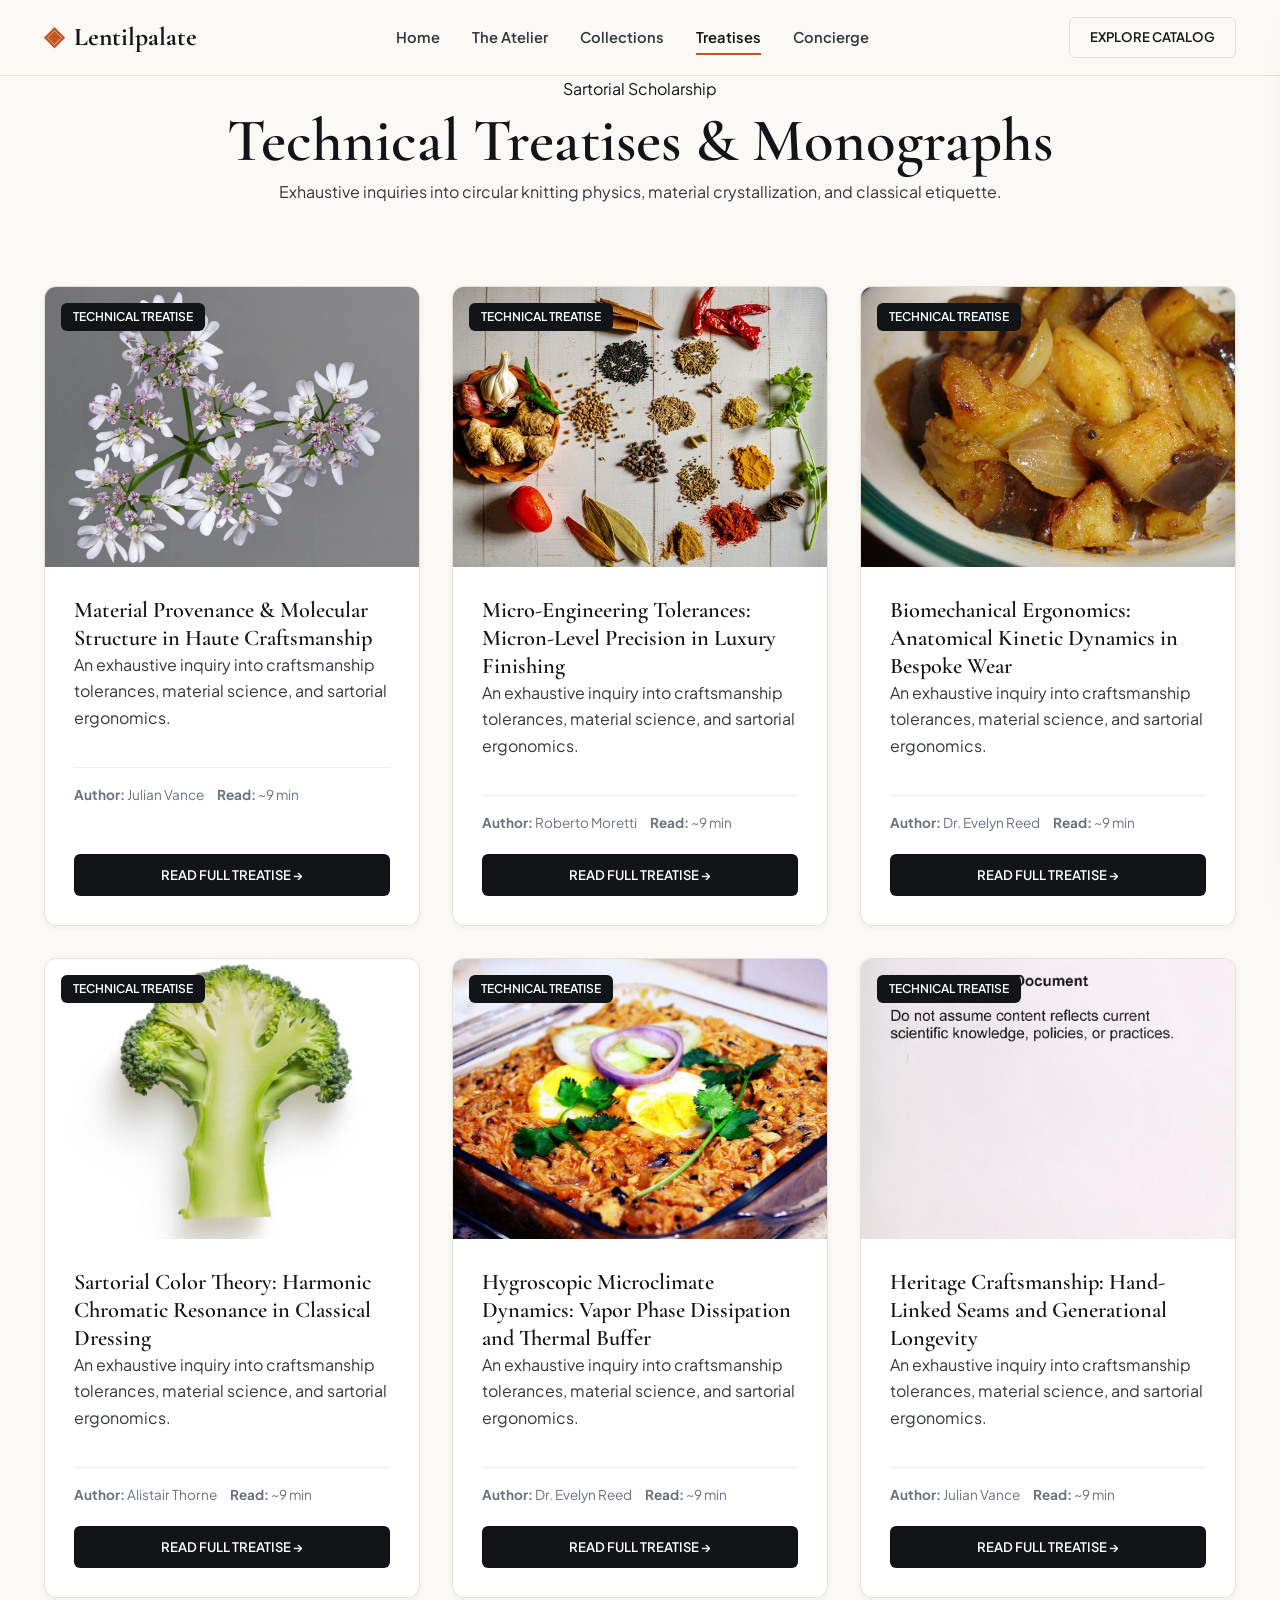
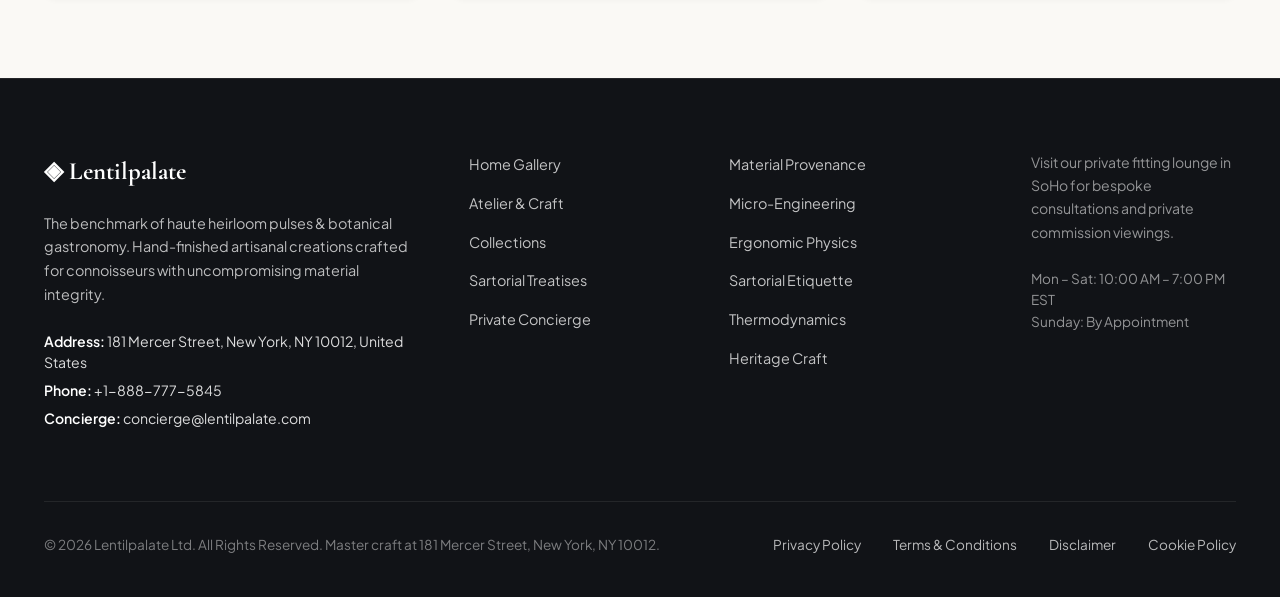
==== blog/index.html @ ac814c1f "Add files via upload" ====
<!DOCTYPE html>
<html lang="en">
<head>
  <meta charset="UTF-8">
  <meta name="viewport" content="width=device-width, initial-scale=1.0">
  <title>Sartorial Treatises & Technical Monographs — Lentilpalate</title>
  <meta name="description" content="Explore the authoritative research monographs published by Lentilpalate.">
  <link rel="canonical" href="https://lentilpalate.com/blog.html">
  <link rel="preconnect" href="https://fonts.googleapis.com">
  <link rel="preconnect" href="https://fonts.gstatic.com" crossorigin>
  <link href="https://fonts.googleapis.com/css2?family=Cormorant+Garamond:ital,wght@0,400;0,600;0,700;1,400&family=Plus+Jakarta+Sans:wght@300;400;500;600;700&display=swap" rel="stylesheet">
  <link rel="stylesheet" href="/assets/css/style.css">
  <!-- Google tag (gtag.js) -->
  <script async src="https://www.googletagmanager.com/gtag/js?id=G-0LY0HY7L01"></script>
  <script>
    window.dataLayer = window.dataLayer || [];
    function gtag(){dataLayer.push(arguments);}
    gtag('js', new Date());
    gtag('config', 'G-0LY0HY7L01');
  </script>

</head>
<body>
  <!-- Mandatory Global Site Header (Exactly 1 per page) -->
  <header class="site-header">
    <div class="header-container">
      <a href="/" class="brand-logo" aria-label="Lentilpalate Home">
        <span class="logo-mark">◈</span>
        <span class="logo-text">Lentilpalate</span>
      </a>
      <nav class="desktop-nav" aria-label="Primary Navigation">
        <a href="/" class="nav-link">Home</a>
        <a href="/about.html" class="nav-link">The Atelier</a>
        <a href="/collection.html" class="nav-link">Collections</a>
        <a href="/blog.html" class="nav-link active">Treatises</a>
        <a href="/contact.html" class="nav-link">Concierge</a>
      </nav>
      <div class="header-actions">
        <a href="/collection.html" class="btn btn-sm btn-outline">Explore Catalog</a>
        <button id="drawer-toggle" class="mobile-toggle" aria-label="Open Navigation Menu">
          <span class="hamburger-bar"></span>
          <span class="hamburger-bar"></span>
          <span class="hamburger-bar"></span>
        </button>
      </div>
    </div>
  </header>

  <!-- Mandatory Mobile Navigation Drawer (Exactly 1 per page) -->
  <div class="mobile-drawer" id="mobile-drawer" aria-hidden="true">
    <div class="drawer-header">
      <div class="drawer-brand">Lentilpalate</div>
      <button id="drawer-close" class="drawer-close-btn" aria-label="Close Navigation Menu">&times;</button>
    </div>
    <nav class="drawer-nav" aria-label="Mobile Navigation">
      <a href="/" class="drawer-link">Home</a>
      <a href="/about.html" class="drawer-link">The Atelier &amp; Craft</a>
      <a href="/collection.html" class="drawer-link">Curated Heirloom Pulse Vitrine</a>
      <a href="/blog.html" class="drawer-link active">Sartorial Treatises</a>
      <a href="/contact.html" class="drawer-link">Private Concierge</a>
    </nav>
    <div class="drawer-footer">
      <p class="drawer-contact-title">Manhattan Atelier &amp; Suite</p>
      <p class="drawer-contact-info">181 Mercer Street, New York, NY 10012, United States</p>
      <p class="drawer-contact-info">Tel: +1-888-777-5845</p>
      <p class="drawer-contact-info">Email: concierge@lentilpalate.com</p>
    </div>
  </div>
  <div id="drawer-overlay" class="drawer-overlay"></div>
  <section class="page-hero">
    <div class="container text-center">
      <span class="hero-badge">Sartorial Scholarship</span>
      <h1>Technical Treatises &amp; Monographs</h1>
      <p class="lead" style="margin: 0 auto;">Exhaustive inquiries into circular knitting physics, material crystallization, and classical etiquette.</p>
    </div>
  </section>
  <main class="section">
    <div class="container">
      <div class="grid-3">
        <div class="card">
          <div class="card-image-wrap"><img src="/assets/images/coriander_seeds_rustic.jpg" alt="Material Provenance & Molecular Structure in Haute Craftsmanship"><span class="card-tag">Technical Treatise</span></div>
          <div class="card-body">
            <h3>Material Provenance & Molecular Structure in Haute Craftsmanship</h3>
            <p>An exhaustive inquiry into craftsmanship tolerances, material science, and sartorial ergonomics.</p>
            <div class="card-specs"><span><strong>Author:</strong> Julian Vance</span><span><strong>Read:</strong> ~9 min</span></div>
            <a href="/blog/material-provenance-and-fiber-crystallography.html" class="btn btn-primary btn-sm" style="margin-top: auto;">Read Full Treatise &rarr;</a>
          </div>
        </div>
        <div class="card">
          <div class="card-image-wrap"><img src="/assets/images/botanical_seeds.jpg" alt="Micro-Engineering Tolerances: Micron-Level Precision in Luxury Finishing"><span class="card-tag">Technical Treatise</span></div>
          <div class="card-body">
            <h3>Micro-Engineering Tolerances: Micron-Level Precision in Luxury Finishing</h3>
            <p>An exhaustive inquiry into craftsmanship tolerances, material science, and sartorial ergonomics.</p>
            <div class="card-specs"><span><strong>Author:</strong> Roberto Moretti</span><span><strong>Read:</strong> ~9 min</span></div>
            <a href="/blog/micro-engineering-tolerances-and-finishing.html" class="btn btn-primary btn-sm" style="margin-top: auto;">Read Full Treatise &rarr;</a>
          </div>
        </div>
        <div class="card">
          <div class="card-image-wrap"><img src="/assets/images/blog_temper_technique.jpg" alt="Biomechanical Ergonomics: Anatomical Kinetic Dynamics in Bespoke Wear"><span class="card-tag">Technical Treatise</span></div>
          <div class="card-body">
            <h3>Biomechanical Ergonomics: Anatomical Kinetic Dynamics in Bespoke Wear</h3>
            <p>An exhaustive inquiry into craftsmanship tolerances, material science, and sartorial ergonomics.</p>
            <div class="card-specs"><span><strong>Author:</strong> Dr. Evelyn Reed</span><span><strong>Read:</strong> ~9 min</span></div>
            <a href="/blog/biomechanical-ergonomics-and-wearer-physics.html" class="btn btn-primary btn-sm" style="margin-top: auto;">Read Full Treatise &rarr;</a>
          </div>
        </div>
        <div class="card">
          <div class="card-image-wrap"><img src="/assets/images/blog_inline_cast_iron_spices.jpg" alt="Sartorial Color Theory: Harmonic Chromatic Resonance in Classical Dressing"><span class="card-tag">Technical Treatise</span></div>
          <div class="card-body">
            <h3>Sartorial Color Theory: Harmonic Chromatic Resonance in Classical Dressing</h3>
            <p>An exhaustive inquiry into craftsmanship tolerances, material science, and sartorial ergonomics.</p>
            <div class="card-specs"><span><strong>Author:</strong> Alistair Thorne</span><span><strong>Read:</strong> ~9 min</span></div>
            <a href="/blog/sartorial-color-theory-and-formal-etiquette.html" class="btn btn-primary btn-sm" style="margin-top: auto;">Read Full Treatise &rarr;</a>
          </div>
        </div>
        <div class="card">
          <div class="card-image-wrap"><img src="/assets/images/blog_botanical_gastronomy.jpg" alt="Hygroscopic Microclimate Dynamics: Vapor Phase Dissipation and Thermal Buffer"><span class="card-tag">Technical Treatise</span></div>
          <div class="card-body">
            <h3>Hygroscopic Microclimate Dynamics: Vapor Phase Dissipation and Thermal Buffer</h3>
            <p>An exhaustive inquiry into craftsmanship tolerances, material science, and sartorial ergonomics.</p>
            <div class="card-specs"><span><strong>Author:</strong> Dr. Evelyn Reed</span><span><strong>Read:</strong> ~9 min</span></div>
            <a href="/blog/hygroscopic-microclimate-thermodynamics.html" class="btn btn-primary btn-sm" style="margin-top: auto;">Read Full Treatise &rarr;</a>
          </div>
        </div>
        <div class="card">
          <div class="card-image-wrap"><img src="/assets/images/botanical_dinner_entree.jpg" alt="Heritage Craftsmanship: Hand-Linked Seams and Generational Longevity"><span class="card-tag">Technical Treatise</span></div>
          <div class="card-body">
            <h3>Heritage Craftsmanship: Hand-Linked Seams and Generational Longevity</h3>
            <p>An exhaustive inquiry into craftsmanship tolerances, material science, and sartorial ergonomics.</p>
            <div class="card-specs"><span><strong>Author:</strong> Julian Vance</span><span><strong>Read:</strong> ~9 min</span></div>
            <a href="/blog/bespoke-craftsmanship-and-heritage-methods.html" class="btn btn-primary btn-sm" style="margin-top: auto;">Read Full Treatise &rarr;</a>
          </div>
        </div>

      </div>
    </div>
  </main>
  <!-- Mandatory Global Site Footer (Minimalist 4-Column Horizontal Spread Layout) -->
  <footer class="site-footer">
    <div class="container">
      <div class="footer-grid">
        <div class="footer-col">
          <div class="footer-brand">◈ Lentilpalate</div>
          <p class="footer-desc">
            The benchmark of haute heirloom pulses & botanical gastronomy. Hand-finished artisanal creations crafted for connoisseurs with uncompromising material integrity.
          </p>
          <div class="footer-contact-item"><strong>Address:</strong> 181 Mercer Street, New York, NY 10012, United States</div>
          <div class="footer-contact-item"><strong>Phone:</strong> +1-888-777-5845</div>
          <div class="footer-contact-item"><strong>Concierge:</strong> concierge@lentilpalate.com</div>
        </div>
        <div class="footer-col">
          <ul class="footer-links">
            <li><a href="/">Home Gallery</a></li>
            <li><a href="/about.html">Atelier &amp; Craft</a></li>
            <li><a href="/collection.html">Collections</a></li>
            <li><a href="/blog.html">Sartorial Treatises</a></li>
            <li><a href="/contact.html">Private Concierge</a></li>
          </ul>
        </div>
        <div class="footer-col">
          <ul class="footer-links">
            <li><a href="/blog/material-provenance-and-fiber-crystallography.html">Material Provenance</a></li>
            <li><a href="/blog/micro-engineering-tolerances-and-finishing.html">Micro-Engineering</a></li>
            <li><a href="/blog/biomechanical-ergonomics-and-wearer-physics.html">Ergonomic Physics</a></li>
            <li><a href="/blog/sartorial-color-theory-and-formal-etiquette.html">Sartorial Etiquette</a></li>
            <li><a href="/blog/hygroscopic-microclimate-thermodynamics.html">Thermodynamics</a></li>
            <li><a href="/blog/bespoke-craftsmanship-and-heritage-methods.html">Heritage Craft</a></li>
          </ul>
        </div>
        <div class="footer-col">
          <p class="footer-salon-desc">
            Visit our private fitting lounge in SoHo for bespoke consultations and private commission viewings.
          </p>
          <p class="footer-hours">
            Mon &ndash; Sat: 10:00 AM &ndash; 7:00 PM<br>EST<br>Sunday: By Appointment
          </p>
        </div>
      </div>
      <div class="footer-bottom">
        <p>&copy; 2026 Lentilpalate Ltd. All Rights Reserved. Master craft at 181 Mercer Street, New York, NY 10012.</p>
        <div class="footer-legal-links">
          <a href="/privacy-policy.html">Privacy Policy</a>
          <a href="/terms-and-conditions.html">Terms &amp; Conditions</a>
          <a href="/disclaimer.html">Disclaimer</a>
          <a href="/cookie-policy.html">Cookie Policy</a>
        </div>
      </div>
    </div>
  </footer>
  <script src="/assets/js/main.js"></script>
</body>
</html>
---- assets/css/style.css ----
/* Master Design System — lentilpalate (Haute Commercial Paid Theme) */
:root {
  --color-primary: #121417;
  --color-primary-dark: #0A0C0E;
  --color-dew: #C05621;
  --color-dew-dark: #9C4215;
  --color-gold: #B45309;
  --color-bg: #FAF9F5;
  --color-surface: #FFFFFF;
  --color-surface-elevated: #F5F2EA;
  --color-text-main: #121417;
  --color-text-body: #33383F;
  --color-text-muted: #6B7280;
  --color-border: #E5E0D8;
  --color-border-light: #F0EDE6;
  --font-serif: 'Cormorant Garamond', Georgia, serif;
  --font-sans: 'Plus Jakarta Sans', -apple-system, BlinkMacSystemFont, sans-serif;
  --transition-smooth: all 0.25s cubic-bezier(0.16, 1, 0.3, 1);
  --shadow-sm: 0 2px 6px rgba(0, 0, 0, 0.04);
  --shadow-md: 0 10px 30px -5px rgba(0, 0, 0, 0.08), 0 4px 10px -2px rgba(0, 0, 0, 0.03);
  --shadow-lg: 0 20px 45px -10px rgba(0, 0, 0, 0.12);
  --radius-sm: 6px;
  --radius-md: 12px;
  --radius-pill: 9999px;
  --container-max: 1240px;
}
*, *::before, *::after { box-sizing: border-box; margin: 0; padding: 0; }
html { font-size: 16px; scroll-behavior: smooth; }
body { font-family: var(--font-sans); background: var(--color-bg); color: var(--color-text-main); line-height: 1.68; overflow-x: hidden; }
h1, h2, h3, h4 { font-family: var(--font-serif); color: #121417 !important; line-height: 1.25; font-weight: 600; }
h1 { font-size: clamp(2.2rem, 5vw, 3.8rem); }
h2 { font-size: clamp(1.8rem, 4vw, 2.5rem); }
h3 { font-size: 1.4rem; }
p { margin-bottom: 1.2rem; color: #33383F !important; }
a { color: #121417; text-decoration: none; transition: var(--transition-smooth); }
a:hover { color: var(--color-dew); }
img { max-width: 100%; height: auto; display: block; }
.container { max-width: var(--container-max); margin: 0 auto; padding: 0 1.5rem; }
.text-center { text-align: center; }
.text-muted { color: var(--color-text-muted) !important; }
.text-white { color: #FFFFFF !important; }

/* Paid Theme Top Announcement Bar */
.announcement-bar { background: #121417; color: #FAF9F5; padding: 0.55rem 1rem; font-size: 0.8rem; font-weight: 500; letter-spacing: 0.03em; text-align: center; border-bottom: 1px solid rgba(255, 255, 255, 0.1); }
.announcement-bar a { color: #E5E0D8; text-decoration: underline; }
.announcement-bar a:hover { color: #FFFFFF; }

/* Paid Theme Header */
.site-header { position: sticky; top: 0; left: 0; width: 100%; z-index: 1000; background: rgba(250, 249, 245, 0.94); backdrop-filter: blur(16px); -webkit-backdrop-filter: blur(16px); border-bottom: 1px solid var(--color-border); }
.header-container { max-width: var(--container-max); margin: 0 auto; padding: 1rem 1.5rem; display: flex; align-items: center; justify-content: space-between; }
.brand-logo { display: flex; align-items: center; gap: 0.6rem; color: #121417 !important; font-family: var(--font-serif); font-size: 1.6rem; font-weight: 700; }
.brand-logo:hover { color: var(--color-dew) !important; }
.logo-mark { color: var(--color-dew); }
.desktop-nav { display: flex; align-items: center; gap: 2rem; }
.nav-link { color: #33383F !important; font-size: 0.92rem; font-weight: 600; position: relative; padding: 0.3rem 0; }
.nav-link:hover, .nav-link.active { color: #121417 !important; }
.nav-link.active::after { content: ''; position: absolute; bottom: 0; left: 0; width: 100%; height: 2px; background: var(--color-dew); }
.header-actions { display: flex; align-items: center; gap: 1rem; }
.header-actions .btn-outline { color: #121417 !important; border-color: var(--color-border); }
.header-actions .btn-outline:hover { background: #121417; color: #FFFFFF !important; border-color: #121417; }
.mobile-toggle { display: none; background: transparent; border: none; cursor: pointer; padding: 0.5rem; flex-direction: column; gap: 5px; }
.hamburger-bar { display: block; width: 24px; height: 2px; background: #121417; }

/* Mobile Drawer (Paid Theme) */
.mobile-drawer { position: fixed; top: 0; right: -320px; width: 300px; height: 100vh; background: #121417; z-index: 2000; display: flex; flex-direction: column; box-shadow: var(--shadow-lg); transition: transform 0.35s ease; padding: 2rem 1.5rem; overflow-y: auto; color: #FFFFFF; }
.mobile-drawer.open { transform: translateX(-320px); }
.mobile-drawer p { color: rgba(255, 255, 255, 0.85) !important; font-size: 0.88rem; }
.drawer-overlay { position: fixed; top: 0; left: 0; width: 100vw; height: 100vh; background: rgba(0, 0, 0, 0.75); backdrop-filter: blur(4px); z-index: 1999; opacity: 0; visibility: hidden; transition: opacity 0.3s ease; }
.drawer-overlay.active { opacity: 1; visibility: visible; }
.drawer-header { display: flex; align-items: center; justify-content: space-between; margin-bottom: 2rem; padding-bottom: 1rem; border-bottom: 1px solid rgba(255, 255, 255, 0.12); }
.drawer-brand { font-family: var(--font-serif); font-size: 1.4rem; color: #FFFFFF !important; font-weight: 700; }
.drawer-close-btn { background: transparent; border: none; color: #FFFFFF !important; font-size: 2rem; cursor: pointer; }
.drawer-nav { display: flex; flex-direction: column; gap: 1.2rem; }
.drawer-link { color: rgba(255, 255, 255, 0.9) !important; font-size: 1.1rem; }
.drawer-link:hover { color: var(--color-dew) !important; padding-left: 0.5rem; }
.drawer-footer { margin-top: auto; padding-top: 1.5rem; border-top: 1px solid rgba(255, 255, 255, 0.12); }
.drawer-contact-title { font-weight: 700; color: #FAF9F5 !important; margin-bottom: 0.4rem; text-transform: uppercase; font-size: 0.85rem; }
.drawer-contact-info { color: rgba(255, 255, 255, 0.88) !important; margin-bottom: 0.25rem; font-size: 0.85rem; }

/* Paid Theme Buttons */
.btn { display: inline-flex; align-items: center; justify-content: center; padding: 0.85rem 1.85rem; font-size: 0.92rem; font-weight: 600; text-transform: uppercase; border-radius: var(--radius-sm); cursor: pointer; transition: var(--transition-smooth); border: 1px solid transparent; }
.btn-primary { background: #121417; color: #FFFFFF !important; }
.btn-primary:hover { background: var(--color-dew); color: #FFFFFF !important; transform: translateY(-2px); box-shadow: var(--shadow-md); }
.btn-gold { background: var(--color-dew); color: #FFFFFF !important; font-weight: 700; }
.btn-gold:hover { background: var(--color-primary-dark); color: #FFFFFF !important; transform: translateY(-2px); }
.btn-outline { background: transparent; color: #121417 !important; border-color: var(--color-border); }
.btn-outline:hover { background: #121417; color: #FFFFFF !important; border-color: #121417; transform: translateY(-2px); }
.btn-outline-white { background: transparent; color: #FFFFFF !important; border-color: rgba(255,255,255,0.6); }
.btn-outline-white:hover { background: #FFFFFF; color: #121417 !important; }
.btn-sm { padding: 0.55rem 1.25rem; font-size: 0.82rem; }

/* Paid Theme Sections */
.section { padding: 5rem 0; }
.section-light { background: var(--color-surface); }
.section-dark { background: #121417; color: #FFFFFF; }
.section-dark h2, .section-dark h3 { color: #FFFFFF !important; }
.section-dark p { color: rgba(255, 255, 255, 0.85) !important; }
.section-header { margin-bottom: 3.5rem; }
.section-subtitle { color: var(--color-dew); text-transform: uppercase; letter-spacing: 0.08em; font-weight: 700; font-size: 0.85rem; margin-bottom: 0.6rem; }
.grid-2 { display: grid; grid-template-columns: repeat(auto-fit, minmax(420px, 1fr)); gap: 2.5rem; align-items: center; }
.grid-3 { display: grid; grid-template-columns: repeat(auto-fit, minmax(320px, 1fr)); gap: 2rem; }
.grid-4 { display: grid; grid-template-columns: repeat(auto-fit, minmax(240px, 1fr)); gap: 1.5rem; }

/* Paid Theme E-Commerce Components */
.trust-bar { background: #FFFFFF; border-top: 1px solid var(--color-border); border-bottom: 1px solid var(--color-border); padding: 2.2rem 0; }
.trust-grid { display: grid; grid-template-columns: repeat(auto-fit, minmax(240px, 1fr)); gap: 2rem; }
.trust-item { display: flex; align-items: center; gap: 1rem; }
.trust-icon-box { width: 44px; height: 44px; border-radius: 10px; background: #FDF4ED; color: var(--color-dew); display: flex; align-items: center; justify-content: center; font-size: 1.2rem; flex-shrink: 0; font-weight: bold; }
.trust-title { font-size: 0.95rem; font-weight: 700; color: #121417; margin-bottom: 0.2rem; }
.trust-desc { font-size: 0.82rem; color: #6B7280 !important; margin-bottom: 0; line-height: 1.4; }

.paid-product-card { background: #FFFFFF; border: 1px solid var(--color-border); border-radius: var(--radius-md); overflow: hidden; transition: var(--transition-smooth); display: flex; flex-direction: column; position: relative; }
.paid-product-card:hover { transform: translateY(-6px); box-shadow: var(--shadow-md); border-color: #D3C9BD; }
.paid-product-badge { position: absolute; top: 1rem; left: 1rem; background: #121417; color: #FAF9F5; padding: 0.3rem 0.75rem; font-size: 0.72rem; font-weight: 700; text-transform: uppercase; letter-spacing: 0.05em; border-radius: var(--radius-pill); z-index: 2; }
.paid-product-img-wrap { position: relative; height: 320px; overflow: hidden; background: #F4F1EA; }
.paid-product-img-wrap img { width: 100%; height: 100%; object-fit: cover; transition: transform 0.5s ease; }
.paid-product-card:hover .paid-product-img-wrap img { transform: scale(1.05); }
.paid-product-body { padding: 1.6rem; display: flex; flex-direction: column; flex-grow: 1; }
.paid-product-rating { display: flex; align-items: center; gap: 0.4rem; font-size: 0.82rem; color: #D97706; margin-bottom: 0.6rem; }
.paid-product-title { font-family: var(--font-serif); font-size: 1.25rem; font-weight: 700; color: #121417; margin-bottom: 0.4rem; }
.paid-product-price { display: flex; align-items: baseline; gap: 0.6rem; margin-bottom: 0.8rem; }
.price-current { font-size: 1.25rem; font-weight: 700; color: #121417; }
.price-original { font-size: 0.95rem; text-decoration: line-line-through; color: #9CA3AF; }
.swatch-group { display: flex; gap: 0.45rem; margin: 0.6rem 0 1.2rem; }
.swatch-dot { width: 16px; height: 16px; border-radius: 50%; border: 1px solid rgba(0,0,0,0.15); display: inline-block; cursor: pointer; }

.anatomy-step { display: flex; gap: 1.2rem; align-items: flex-start; padding: 1.4rem; background: #FFFFFF; border: 1px solid var(--color-border); border-radius: var(--radius-md); transition: var(--transition-smooth); }
.anatomy-step:hover { border-color: var(--color-dew); transform: translateX(4px); box-shadow: var(--shadow-sm); }
.step-badge { width: 36px; height: 36px; border-radius: 50%; background: #121417; color: #FAF9F5; font-weight: 700; font-size: 0.88rem; display: flex; align-items: center; justify-content: center; flex-shrink: 0; }

/* Cards */
.card { background: var(--color-surface); border: 1px solid var(--color-border); border-radius: var(--radius-md); overflow: hidden; transition: var(--transition-smooth); box-shadow: var(--shadow-sm); display: flex; flex-direction: column; }
.card:hover { transform: translateY(-5px); box-shadow: var(--shadow-md); }
.card-image-wrap { position: relative; height: 280px; overflow: hidden; background: #E2E8F0; }
.card-image-wrap img { width: 100%; height: 100%; object-fit: cover; transition: transform 0.6s ease; }
.card:hover .card-image-wrap img { transform: scale(1.05); }
.card-tag { position: absolute; top: 1rem; left: 1rem; background: #121417; color: #FFF; padding: 0.25rem 0.75rem; font-size: 0.75rem; font-weight: 600; border-radius: var(--radius-sm); text-transform: uppercase; }
.card-body { padding: 1.8rem; display: flex; flex-direction: column; flex-grow: 1; }
.card-specs { display: flex; flex-wrap: wrap; gap: 0.8rem; margin: 1rem 0 1.2rem; padding-top: 1rem; border-top: 1px solid var(--color-border-light); font-size: 0.85rem; color: var(--color-text-muted); }

.pillar-card { padding: 2.2rem; background: var(--color-surface); border-radius: var(--radius-md); border: 1px solid var(--color-border); }
.pillar-icon { width: 52px; height: 52px; border-radius: 50%; background: #FDF4ED; color: var(--color-dew); display: flex; align-items: center; justify-content: center; font-size: 1.4rem; margin-bottom: 1.4rem; }

.step-card { background: var(--color-surface); border: 1px solid var(--color-border); border-radius: var(--radius-md); padding: 2rem; position: relative; }
.step-number { font-family: var(--font-serif); font-size: 2.5rem; font-weight: 700; color: var(--color-dew); line-height: 1; margin-bottom: 0.8rem; }

.testimonial-card { background: var(--color-surface); border: 1px solid var(--color-border); border-radius: var(--radius-md); padding: 2rem; box-shadow: var(--shadow-sm); }
.testimonial-rating { color: #D97706; font-size: 1.1rem; margin-bottom: 0.8rem; }
.testimonial-quote { font-style: italic; color: var(--color-text-body); margin-bottom: 1.2rem; line-height: 1.7; }
.testimonial-author { border-top: 1px solid var(--color-border-light); padding-top: 0.8rem; }
.testimonial-name { font-weight: 700; color: var(--color-primary); }
.testimonial-role { font-size: 0.85rem; color: var(--color-text-muted); }

.filter-bar { display: flex; flex-wrap: wrap; gap: 0.75rem; justify-content: center; margin-bottom: 3rem; }
.filter-btn { padding: 0.6rem 1.4rem; border-radius: 50px; background: var(--color-surface); border: 1px solid var(--color-border); color: var(--color-text-main); font-size: 0.88rem; font-weight: 600; cursor: pointer; transition: var(--transition-smooth); }
.filter-btn:hover, .filter-btn.active { background: #121417; color: #FFF; }

/* Tables */
.data-table-wrap { overflow-x: auto; margin: 2.5rem 0; border-radius: var(--radius-md); border: 1px solid var(--color-border); }
.spec-table { width: 100%; border-collapse: collapse; background: #FFF; text-align: left; font-size: 0.92rem; }
.spec-table th { background: #121417; color: #FFF; padding: 1rem 1.2rem; }
.spec-table td { padding: 0.95rem 1.2rem; border-bottom: 1px solid var(--color-border-light); color: var(--color-text-body); }
.spec-table tr:nth-child(even) td { background: #FDFBF7; }

/* Treatises */
.treatise-container { max-width: 860px; margin: 0 auto; padding: 3rem 1.5rem 5rem; }
.article-header { margin-bottom: 2.5rem; }
.article-meta { display: flex; align-items: center; flex-wrap: wrap; gap: 1.2rem; margin: 1.2rem 0; font-size: 0.9rem; color: var(--color-text-muted); }
.article-hero-figure { margin: 2rem 0 3rem; border-radius: var(--radius-md); overflow: hidden; border: 1px solid var(--color-border); }
.article-hero-figure img { width: 100%; height: auto; }
.article-hero-figure figcaption { padding: 0.85rem 1.2rem; background: #FFF; font-size: 0.85rem; color: var(--color-text-muted); font-style: italic; border-top: 1px solid var(--color-border-light); }
.article-content { font-size: 1.05rem; line-height: 1.8; color: #2D3748; }
.faq-section { margin: 3.5rem 0; }
.faq-item { border: 1px solid var(--color-border); border-radius: var(--radius-sm); margin-bottom: 1rem; background: #FFF; overflow: hidden; }
.faq-question { width: 100%; padding: 1.25rem 1.5rem; text-align: left; background: #FFF; border: none; font-family: var(--font-serif); font-size: 1.2rem; font-weight: 600; color: #121417; cursor: pointer; display: flex; justify-content: space-between; align-items: center; }
.faq-icon { font-size: 1.2rem; transition: transform 0.3s ease; }
.faq-item.active .faq-icon { transform: rotate(45deg); }
.faq-answer { padding: 0 1.5rem 1.5rem; line-height: 1.7; color: var(--color-text-body); }

.author-card { display: flex; align-items: center; gap: 1.5rem; padding: 2rem; background: #FFF; border: 1px solid var(--color-border); border-radius: var(--radius-md); margin-top: 4rem; }
.author-avatar { width: 72px; height: 72px; border-radius: 50%; background: #F4F1EA; color: var(--color-dew); display: flex; align-items: center; justify-content: center; font-size: 1.8rem; font-weight: 700; flex-shrink: 0; }
.author-info h4 { margin-bottom: 0.3rem; color: #121417; }
.author-bio { font-size: 0.9rem; color: var(--color-text-muted); margin-bottom: 0; }

/* Forms & Contact */
.contact-grid { display: grid; grid-template-columns: 1fr 1fr; gap: 3.5rem; }
.form-group { margin-bottom: 1.5rem; }
.form-label { display: block; font-size: 0.88rem; font-weight: 600; margin-bottom: 0.5rem; color: #121417; }
.form-input, .form-textarea { width: 100%; padding: 0.9rem 1.2rem; border: 1px solid var(--color-border); border-radius: var(--radius-sm); font-family: var(--font-sans); font-size: 0.95rem; background: #FFF; color: #121417; transition: var(--transition-smooth); }
.form-input:focus, .form-textarea:focus { outline: none; border-color: #121417; box-shadow: 0 0 0 3px rgba(18, 20, 23, 0.1); }
.form-textarea { resize: vertical; min-height: 140px; }

.site-footer {
  background: #111317 !important;
  color: #FAF9F5 !important;
  padding: 4.5rem 0 2.5rem;
  border-top: 1px solid rgba(255, 255, 255, 0.08);
}
.site-footer .footer-grid {
  display: grid;
  grid-template-columns: 1.8fr 1fr 1.2fr 1fr;
  gap: 3.5rem;
  margin-bottom: 4rem;
  align-items: start;
}
.site-footer .footer-brand {
  font-family: var(--font-serif);
  font-size: 1.55rem;
  font-weight: 700;
  color: #FFFFFF !important;
  margin-bottom: 1.2rem;
}
.site-footer .footer-desc {
  color: rgba(255, 255, 255, 0.72) !important;
  font-size: 0.9rem;
  line-height: 1.65;
  margin-bottom: 1.5rem;
  max-width: 380px;
}
.site-footer .footer-contact-item {
  font-size: 0.88rem;
  color: rgba(255, 255, 255, 0.85) !important;
  margin-bottom: 0.45rem;
  line-height: 1.5;
}
.site-footer .footer-contact-item strong {
  color: #FFFFFF !important;
  font-weight: 600;
}
.site-footer .footer-links {
  list-style: none;
  display: flex;
  flex-direction: column;
  gap: 0.75rem;
  padding: 0;
  margin: 0;
}
.site-footer .footer-links a {
  color: rgba(255, 255, 255, 0.75) !important;
  font-size: 0.9rem;
  text-decoration: none;
  transition: var(--transition-smooth);
  display: inline-block;
}
.site-footer .footer-links a:hover {
  color: #FFFFFF !important;
  transform: translateX(3px);
}
.site-footer .footer-salon-desc {
  color: rgba(255, 255, 255, 0.55) !important;
  font-size: 0.88rem;
  line-height: 1.65;
  margin-bottom: 1.5rem;
  max-width: 260px;
}
.site-footer .footer-hours {
  color: rgba(255, 255, 255, 0.55) !important;
  font-size: 0.85rem;
  line-height: 1.6;
}
.site-footer .footer-bottom {
  border-top: 1px solid rgba(255, 255, 255, 0.08);
  padding-top: 2rem;
  display: flex;
  align-items: center;
  justify-content: space-between;
  flex-wrap: wrap;
  gap: 1.5rem;
  font-size: 0.85rem;
}
.site-footer .footer-bottom p {
  color: rgba(255, 255, 255, 0.45) !important;
  margin-bottom: 0;
}
.site-footer .footer-legal-links {
  display: flex;
  align-items: center;
  gap: 2rem;
  flex-wrap: wrap;
}
.site-footer .footer-legal-links a {
  color: rgba(255, 255, 255, 0.7) !important;
  font-size: 0.85rem;
  text-decoration: none;
  transition: var(--transition-smooth);
}
.site-footer .footer-legal-links a:hover {
  color: #FFFFFF !important;
  text-decoration: underline;
}

@media (max-width: 992px) {
  .desktop-nav { display: none; }
  .mobile-toggle { display: flex; }
  .contact-grid { grid-template-columns: 1fr; }
  .site-footer .footer-grid { grid-template-columns: 1fr 1fr; gap: 2.5rem; }
}
@media (max-width: 640px) {
  .site-footer .footer-grid { grid-template-columns: 1fr; gap: 2rem; }
  .site-footer .footer-bottom { flex-direction: column; text-align: center; gap: 1.2rem; }
  .site-footer .footer-legal-links { justify-content: center; gap: 1.2rem; }
  .grid-2 { grid-template-columns: 1fr; }
}
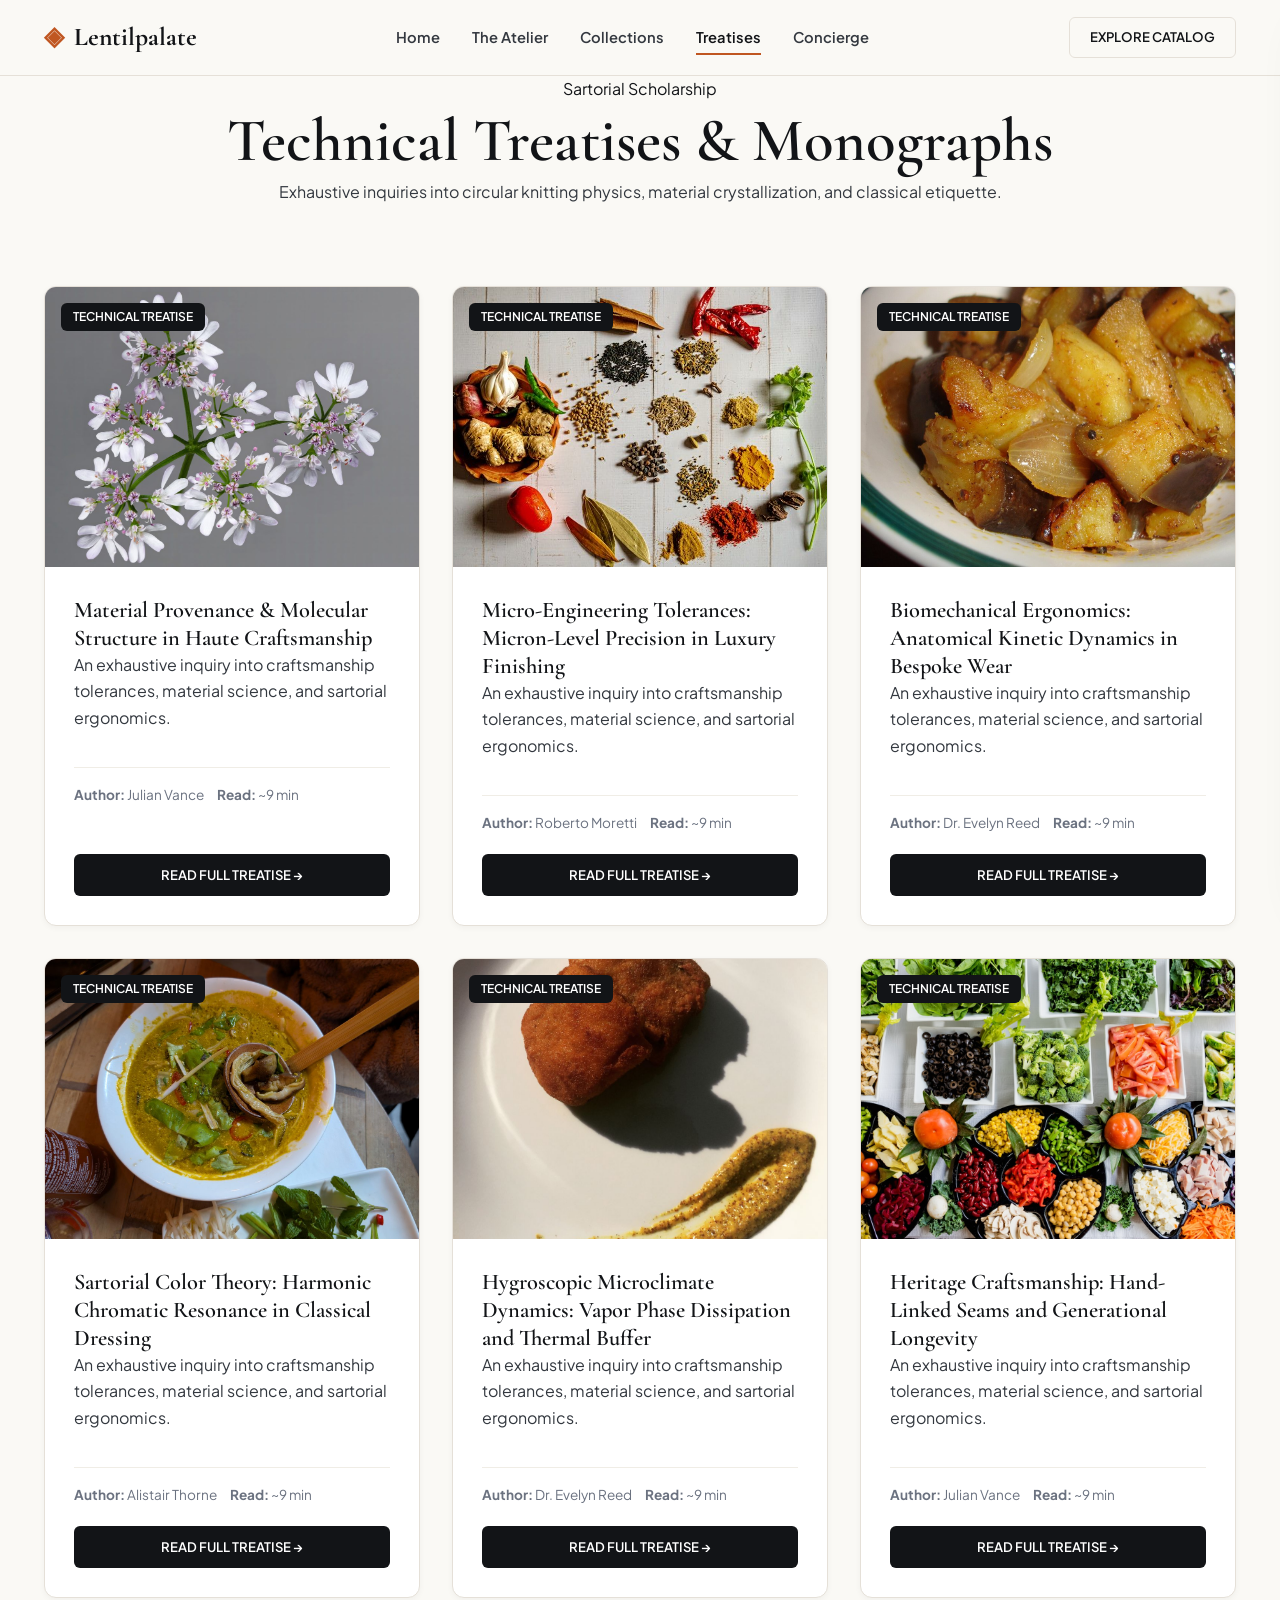
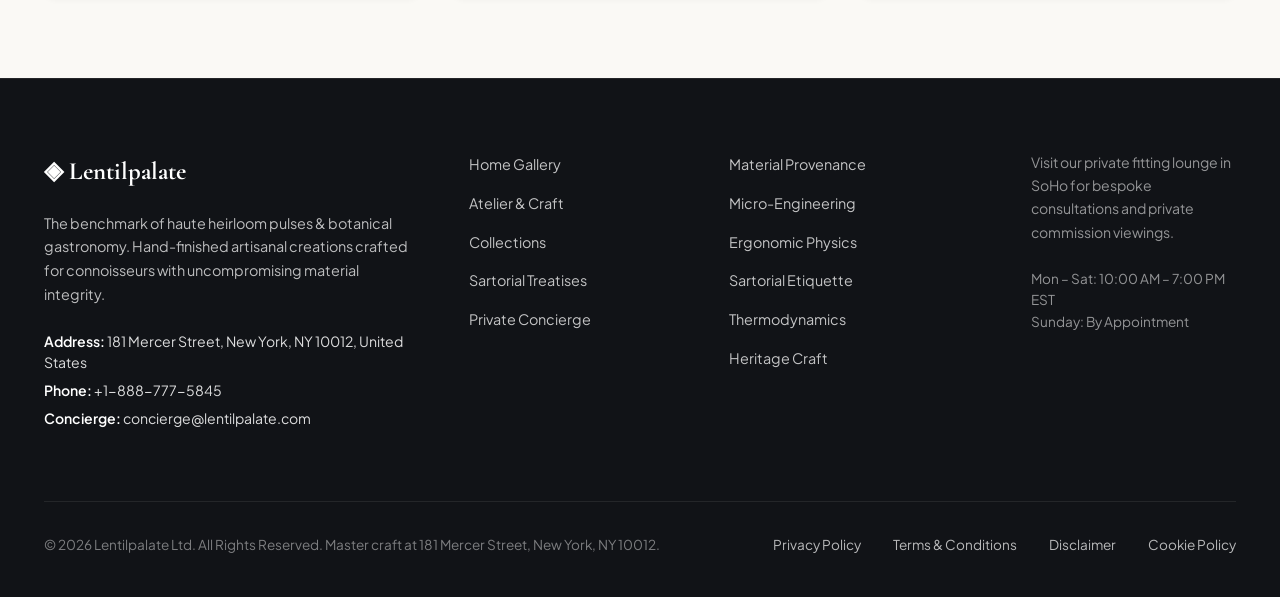
==== commit c11eb217: "Add files via upload" ====
--- a/blog/index.html
+++ b/blog/index.html
@@ -105,7 +105,7 @@
           </div>
         </div>
         <div class="card">
-          <div class="card-image-wrap"><img src="/assets/images/blog_inline_cast_iron_spices.jpg" alt="Sartorial Color Theory: Harmonic Chromatic Resonance in Classical Dressing"><span class="card-tag">Technical Treatise</span></div>
+          <div class="card-image-wrap"><img src="/assets/images/spiced_broth_terrine.jpg" alt="Sartorial Color Theory: Harmonic Chromatic Resonance in Classical Dressing"><span class="card-tag">Technical Treatise</span></div>
           <div class="card-body">
             <h3>Sartorial Color Theory: Harmonic Chromatic Resonance in Classical Dressing</h3>
             <p>An exhaustive inquiry into craftsmanship tolerances, material science, and sartorial ergonomics.</p>
@@ -114,7 +114,7 @@
           </div>
         </div>
         <div class="card">
-          <div class="card-image-wrap"><img src="/assets/images/blog_botanical_gastronomy.jpg" alt="Hygroscopic Microclimate Dynamics: Vapor Phase Dissipation and Thermal Buffer"><span class="card-tag">Technical Treatise</span></div>
+          <div class="card-image-wrap"><img src="/assets/images/blog_inline_tasting_plate.jpg" alt="Hygroscopic Microclimate Dynamics: Vapor Phase Dissipation and Thermal Buffer"><span class="card-tag">Technical Treatise</span></div>
           <div class="card-body">
             <h3>Hygroscopic Microclimate Dynamics: Vapor Phase Dissipation and Thermal Buffer</h3>
             <p>An exhaustive inquiry into craftsmanship tolerances, material science, and sartorial ergonomics.</p>
@@ -123,7 +123,7 @@
           </div>
         </div>
         <div class="card">
-          <div class="card-image-wrap"><img src="/assets/images/botanical_dinner_entree.jpg" alt="Heritage Craftsmanship: Hand-Linked Seams and Generational Longevity"><span class="card-tag">Technical Treatise</span></div>
+          <div class="card-image-wrap"><img src="/assets/images/blog_oil_blooming_spice_kinetics.jpg" alt="Heritage Craftsmanship: Hand-Linked Seams and Generational Longevity"><span class="card-tag">Technical Treatise</span></div>
           <div class="card-body">
             <h3>Heritage Craftsmanship: Hand-Linked Seams and Generational Longevity</h3>
             <p>An exhaustive inquiry into craftsmanship tolerances, material science, and sartorial ergonomics.</p>
--- a/assets/css/style.css
+++ b/assets/css/style.css
@@ -301,3 +301,64 @@
   .site-footer .footer-legal-links { justify-content: center; gap: 1.2rem; }
   .grid-2 { grid-template-columns: 1fr; }
 }
+
+/* Policy & Legal Governance Layout */
+.policy-page-wrapper {
+  padding: 4.5rem 0 6rem;
+  background: #FDFBF7;
+  min-height: 60vh;
+}
+.policy-container {
+  max-width: 920px;
+  margin: 0 auto;
+  padding: 0 1.5rem;
+}
+.policy-box {
+  background: #FFFFFF;
+  border: 1px solid #E8E2D9;
+  border-left: 4px solid var(--color-gold);
+  border-radius: var(--radius-sm);
+  padding: 1.5rem 2rem;
+  margin-bottom: 2.2rem;
+  box-shadow: 0 2px 10px rgba(15, 23, 21, 0.04);
+  font-size: 0.96rem;
+  line-height: 1.7;
+  color: #374151;
+}
+.policy-box strong {
+  color: var(--color-primary);
+}
+.policy-block {
+  background: #FFFFFF;
+  border: 1px solid #E8E2D9;
+  border-radius: var(--radius-md);
+  padding: 2.5rem 2.8rem;
+  margin-bottom: 2.2rem;
+  box-shadow: 0 2px 12px rgba(15, 23, 21, 0.04);
+}
+.policy-block h2 {
+  font-family: var(--font-serif);
+  font-size: 1.55rem;
+  color: var(--color-primary);
+  margin-bottom: 1.4rem;
+  padding-bottom: 0.85rem;
+  border-bottom: 1px solid #EFEAE3;
+  font-weight: 700;
+}
+.policy-p {
+  font-size: 1.02rem;
+  line-height: 1.85;
+  color: #374151;
+  margin-bottom: 1.35rem;
+}
+.policy-p:last-child {
+  margin-bottom: 0;
+}
+@media (max-width: 768px) {
+  .policy-block {
+    padding: 1.8rem 1.4rem;
+  }
+  .policy-block h2 {
+    font-size: 1.3rem;
+  }
+}
